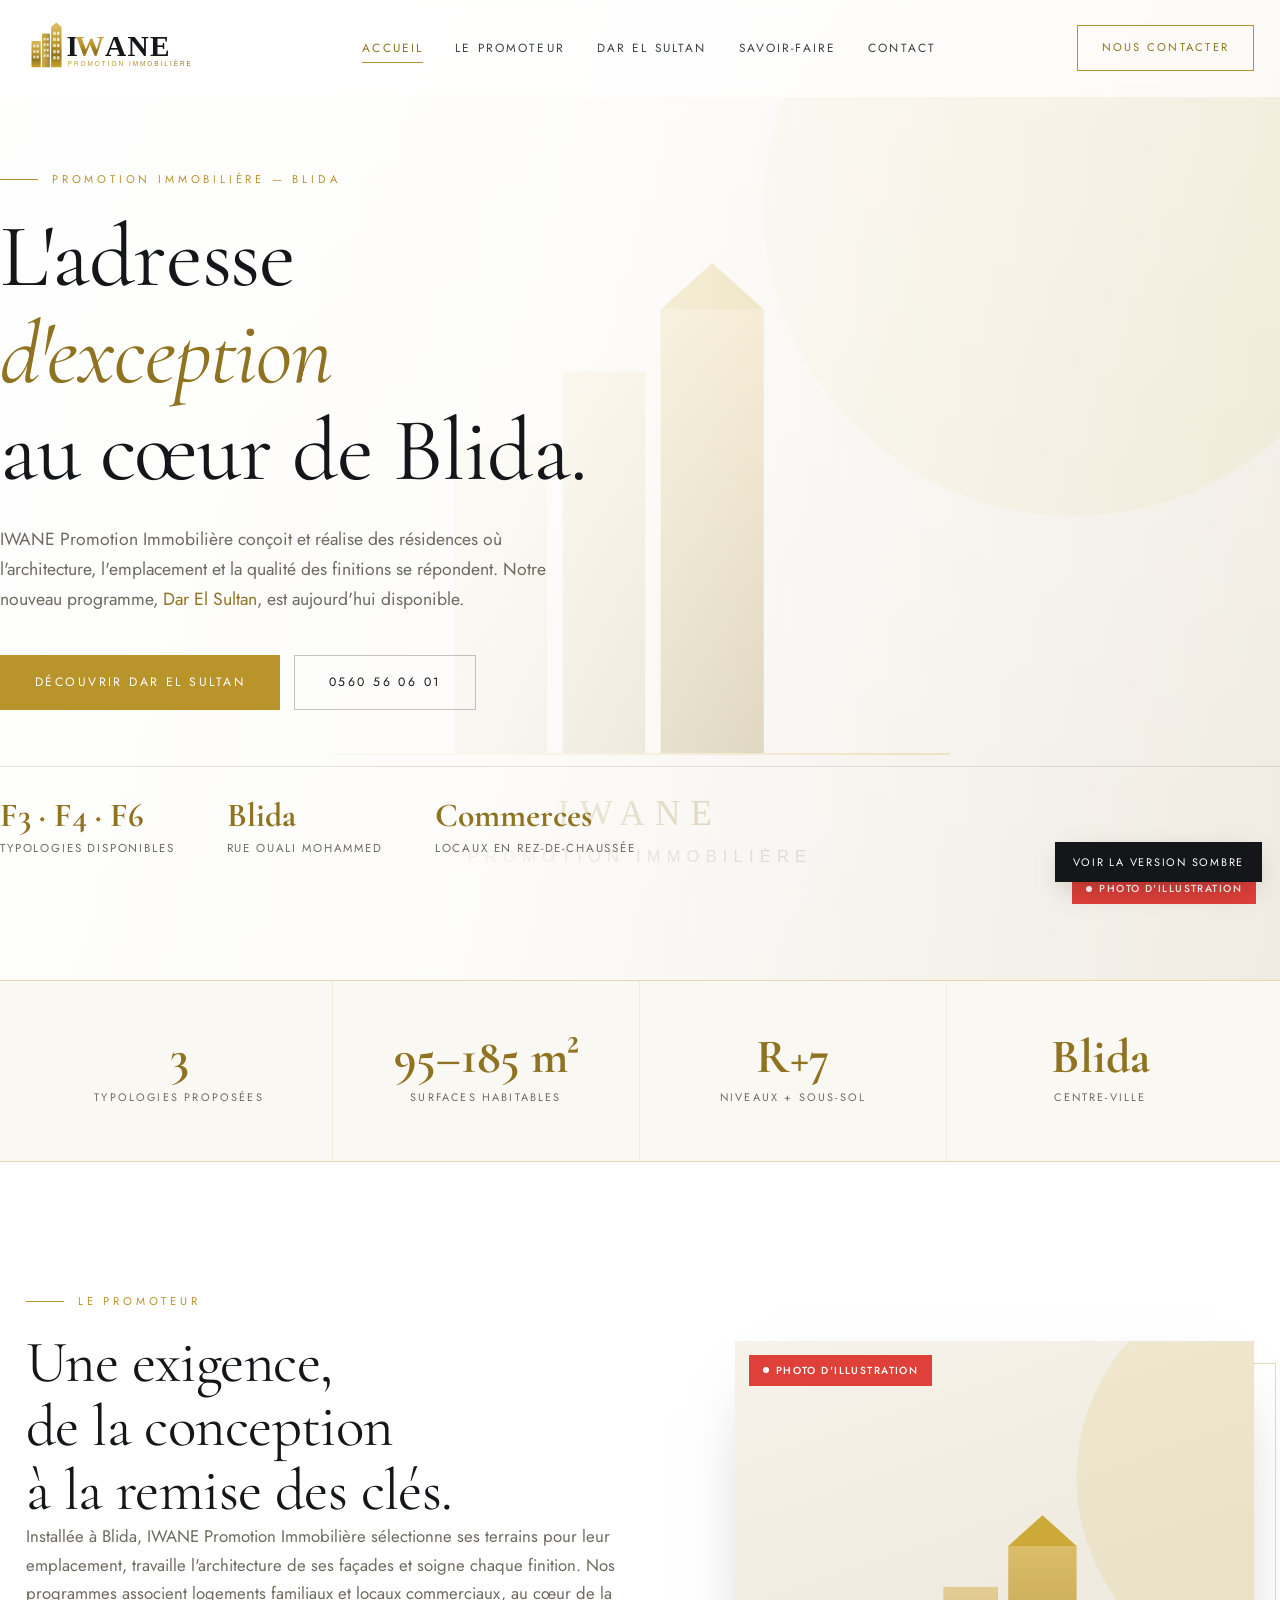
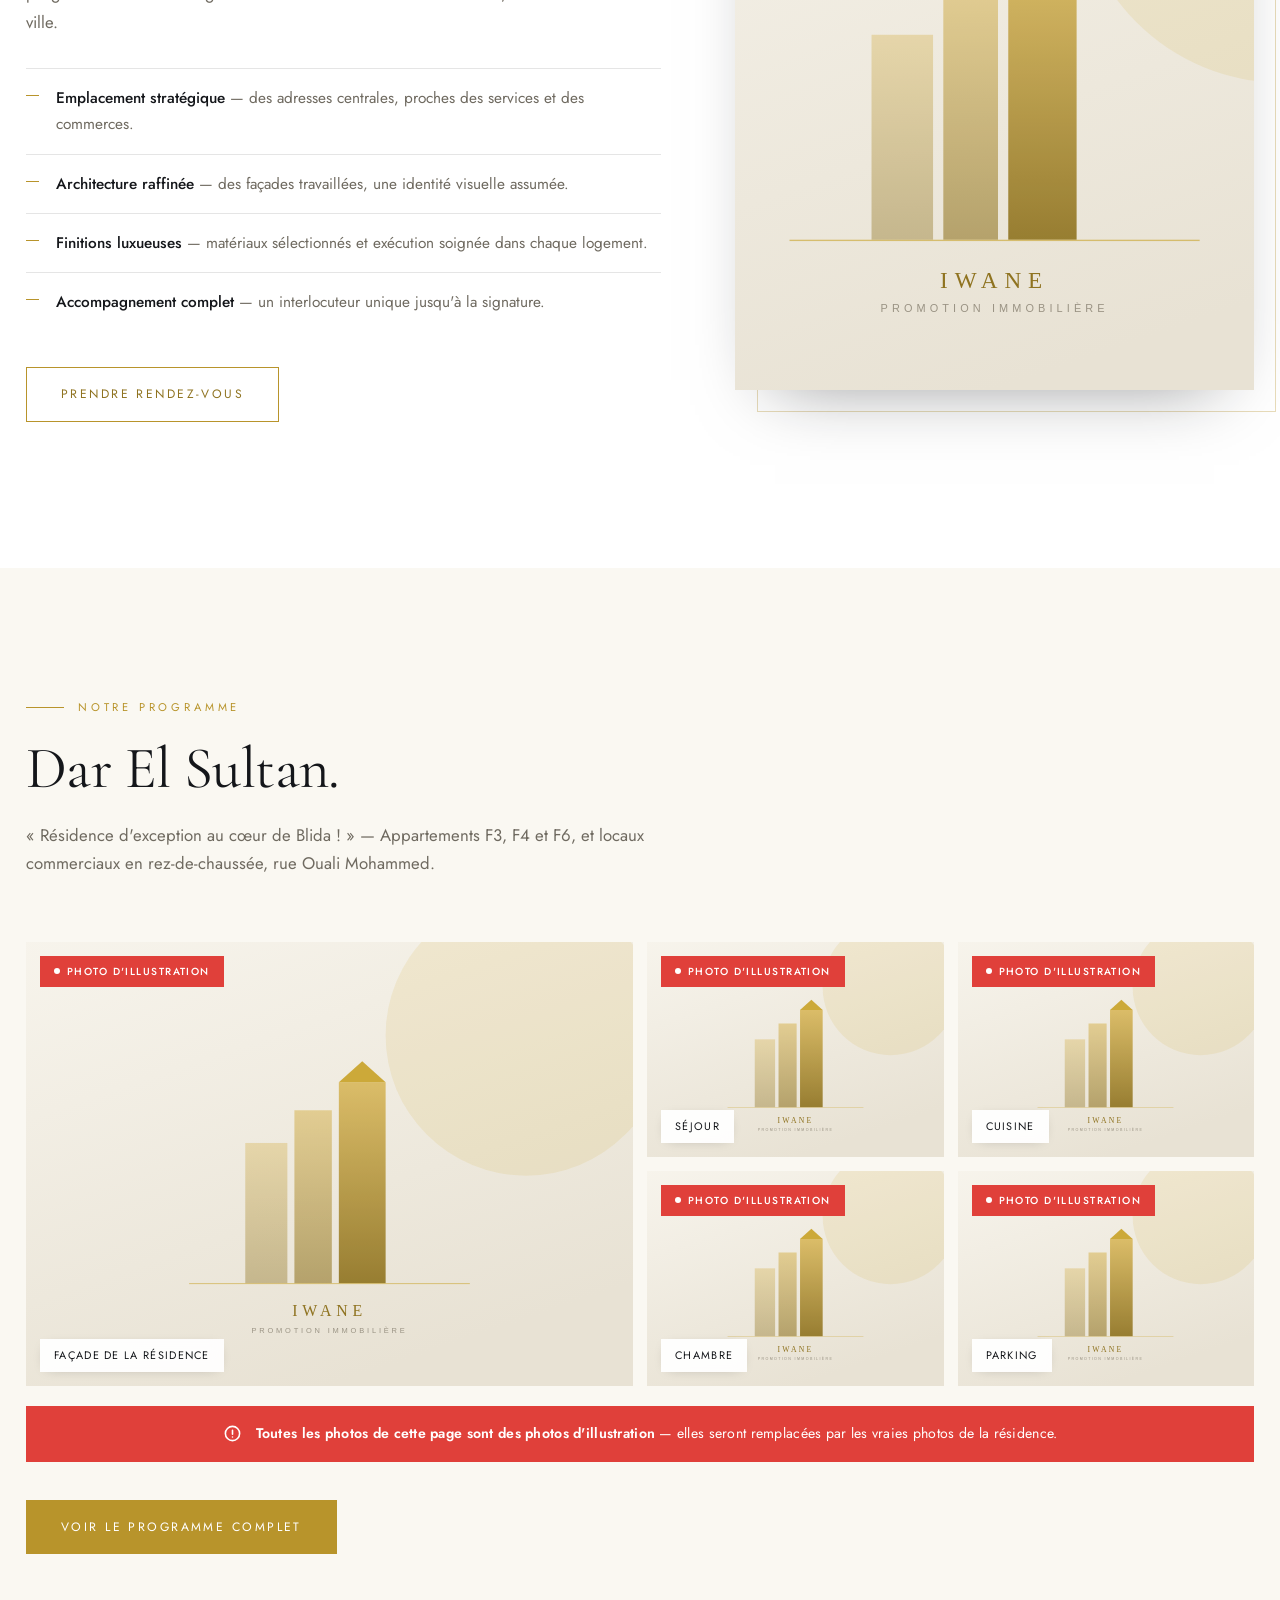
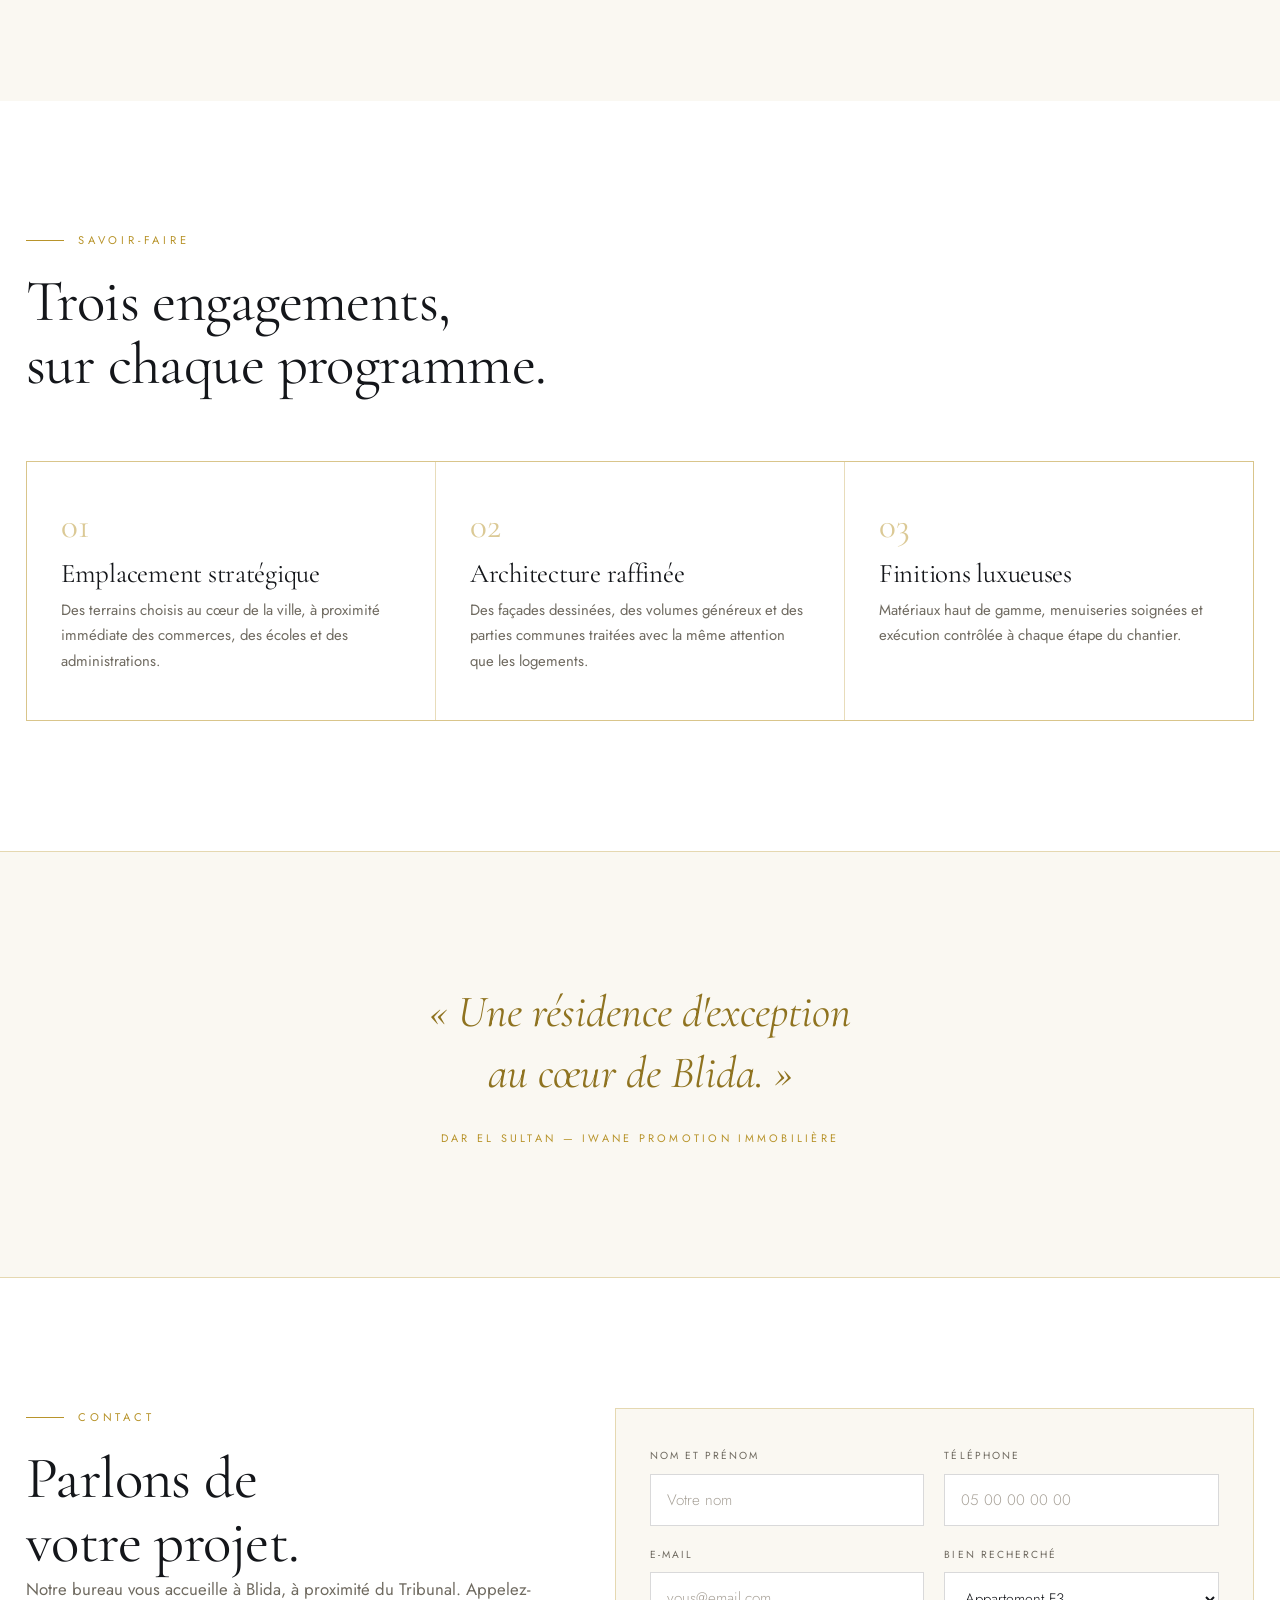
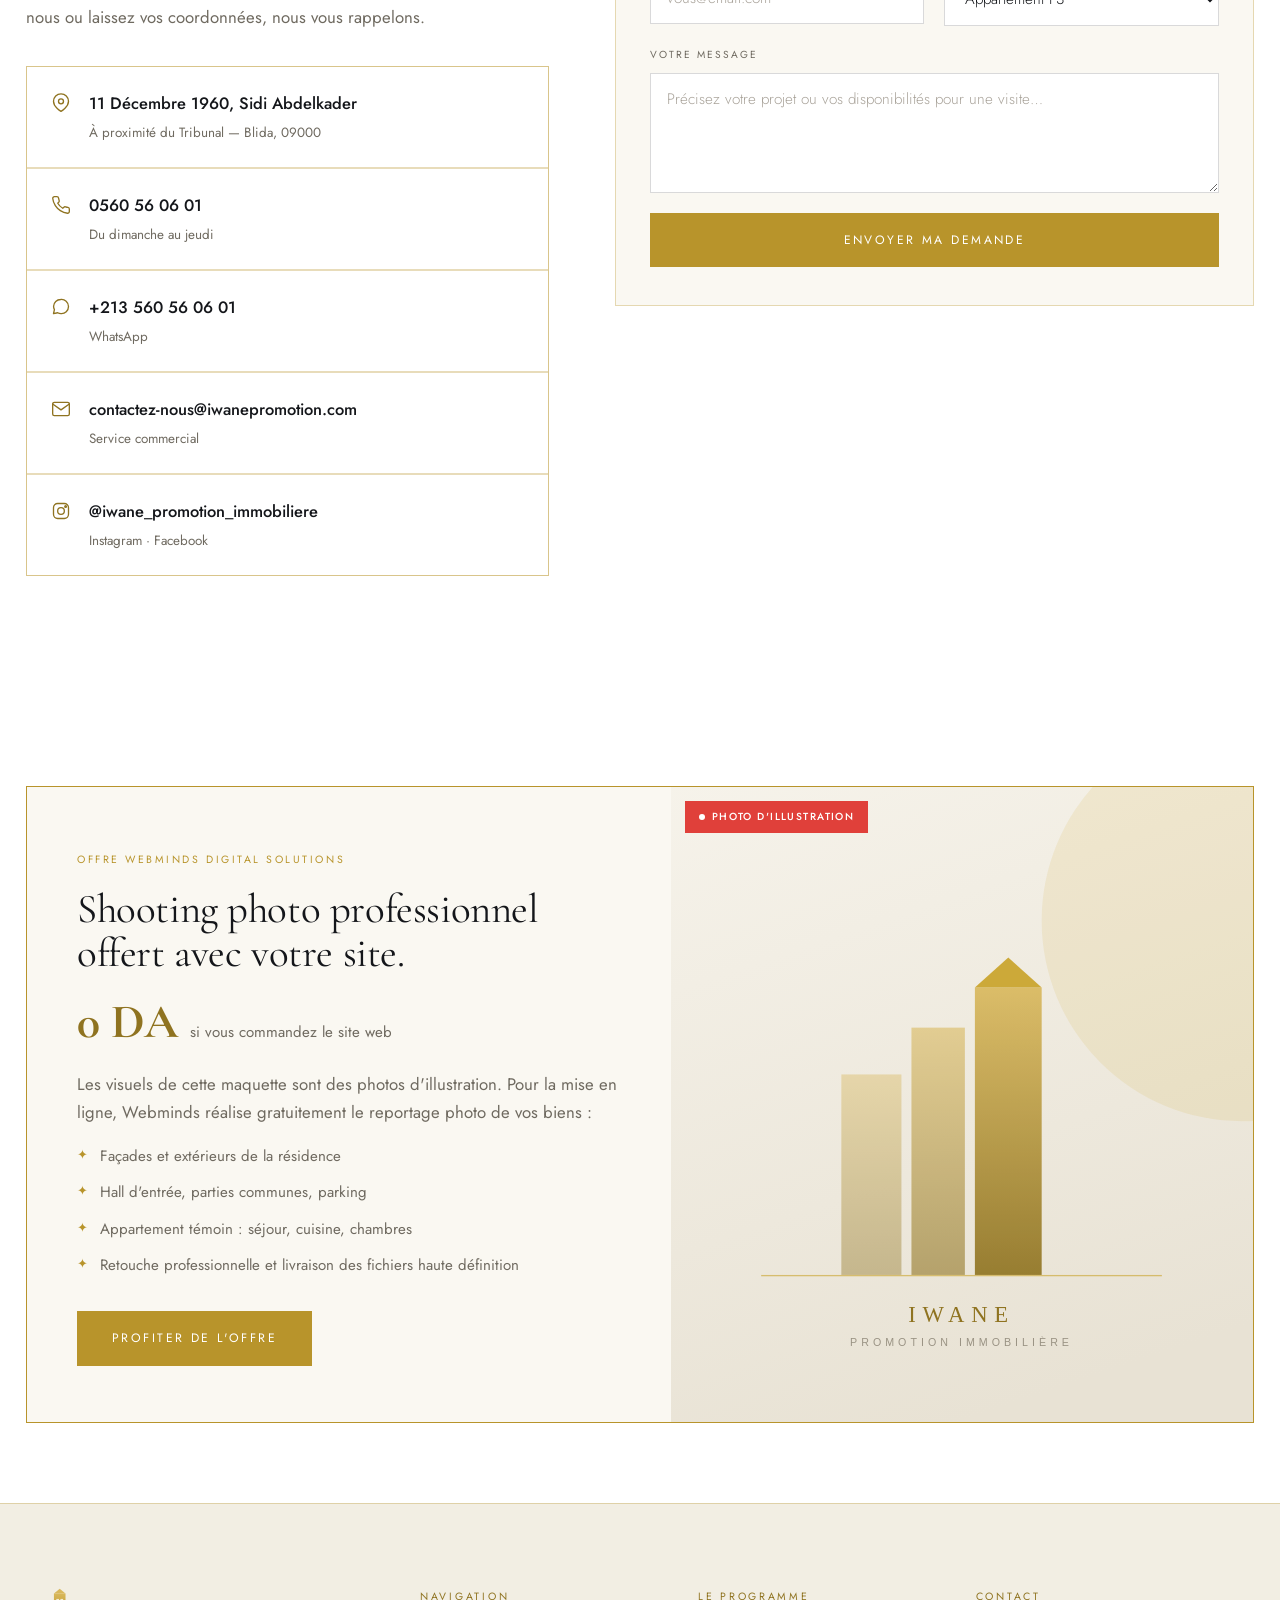
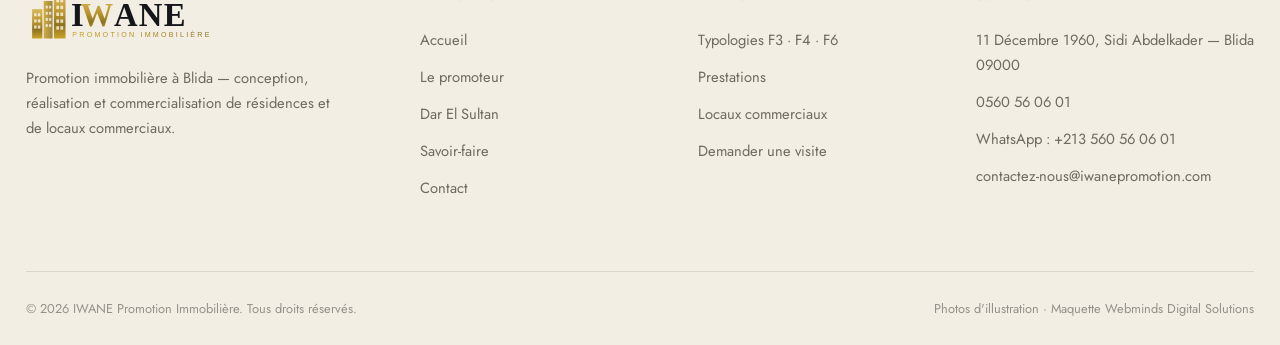
==== light/index.html @ 15cf305d "Initial commit: site IWANE Promotion (versions dark et light) Co-Authored-By: Claude Opus 5 <noreply" ====
<!DOCTYPE html>
<html lang="fr">
<head>
<meta charset="utf-8">
<meta name="viewport" content="width=device-width,initial-scale=1">
<title>IWANE Promotion Immobilière — Blida</title>
<meta name="description" content="IWANE Promotion Immobilière, promoteur à Blida. Résidence Dar El Sultan : appartements F3, F4, F6 et locaux commerciaux, rue Ouali Mohammed, Blida.">
<link rel="icon" href="assets/img/logo-light.svg">
<link rel="preconnect" href="https://fonts.googleapis.com">
<link rel="preconnect" href="https://fonts.gstatic.com" crossorigin>
<link href="https://fonts.googleapis.com/css2?family=Cormorant+Garamond:ital,wght@0,300;0,400;0,500;1,400&family=Jost:wght@300;400;500&display=swap" rel="stylesheet">
<link rel="stylesheet" href="assets/css/style.css">
</head>
<body>

<header class="header">
  <div class="wrap">
    <a href="index.html" class="brand"><img src="assets/img/logo-light.svg" alt="IWANE Promotion Immobilière"></a>
    <nav class="nav">
      <a href="index.html" class="is-active">Accueil</a>
      <a href="#promoteur">Le promoteur</a>
      <a href="dar-el-sultan.html">Dar El Sultan</a>
      <a href="#savoir-faire">Savoir-faire</a>
      <a href="#contact">Contact</a>
    </nav>
    <a href="#contact" class="btn btn--sm">Nous contacter</a>
    <button class="burger" aria-label="Menu"><span></span><span></span><span></span></button>
  </div>
</header>

<!-- ============ HERO ============ -->
<section class="hero">
  <div class="hero__bg">
    <span class="badge-illu">Photo d'illustration</span>
    <img src="https://images.unsplash.com/photo-1545324418-cc1a3fa10c00?auto=format&fit=crop&w=1900&q=80"
         alt="Résidence d'exception — photo d'illustration" onerror="this.onerror=null;this.src='assets/img/fallback-light.svg'">
  </div>
  <div class="wrap hero__in">
    <p class="kicker">Promotion immobilière — Blida</p>
    <h1>L'adresse<br><span class="serif-it">d'exception</span><br>au cœur de Blida.</h1>
    <p class="lead">IWANE Promotion Immobilière conçoit et réalise des résidences où l'architecture,
      l'emplacement et la qualité des finitions se répondent. Notre nouveau programme,
      <span class="gold">Dar El Sultan</span>, est aujourd'hui disponible.</p>
    <div class="hero__cta">
      <a href="dar-el-sultan.html" class="btn btn--solid">Découvrir Dar El Sultan</a>
      <a href="tel:0560560601" class="btn btn--light">0560 56 06 01</a>
    </div>
    <div class="hero__mini">
      <div><b>F3 · F4 · F6</b><span>Typologies disponibles</span></div>
      <div><b>Blida</b><span>Rue Ouali Mohammed</span></div>
      <div><b>Commerces</b><span>Locaux en rez-de-chaussée</span></div>
    </div>
  </div>
</section>

<!-- ============ CHIFFRES ============ -->
<section class="stats">
  <div class="wrap">
    <div class="stats__g">
      <div class="stat"><b>3</b><span>Typologies proposées</span></div>
      <div class="stat"><b>95–185 m²</b><span>Surfaces habitables</span></div>
      <div class="stat"><b>R+7</b><span>Niveaux + sous-sol</span></div>
      <div class="stat"><b>Blida</b><span>Centre-ville</span></div>
    </div>
  </div>
</section>

<!-- ============ LE PROMOTEUR ============ -->
<section class="section" id="promoteur">
  <div class="wrap split split--wide">
    <div class="rv">
      <p class="kicker">Le promoteur</p>
      <h2>Une exigence,<br>de la conception<br>à la remise des clés.</h2>
      <p class="lead">Installée à Blida, IWANE Promotion Immobilière sélectionne ses terrains pour leur
        emplacement, travaille l'architecture de ses façades et soigne chaque finition. Nos programmes
        associent logements familiaux et locaux commerciaux, au cœur de la ville.</p>
      <ul class="list">
        <li><b>Emplacement stratégique</b> — des adresses centrales, proches des services et des commerces.</li>
        <li><b>Architecture raffinée</b> — des façades travaillées, une identité visuelle assumée.</li>
        <li><b>Finitions luxueuses</b> — matériaux sélectionnés et exécution soignée dans chaque logement.</li>
        <li><b>Accompagnement complet</b> — un interlocuteur unique jusqu'à la signature.</li>
      </ul>
      <p style="margin-top:36px"><a href="#contact" class="btn">Prendre rendez-vous</a></p>
    </div>
    <div class="frame rv">
      <figure class="ph" style="margin:0">
        <span class="badge-illu">Photo d'illustration</span>
        <img src="https://images.unsplash.com/photo-1758448511533-e1502259fff6?auto=format&fit=crop&w=1200&q=80"
             alt="Hall d'entrée — photo d'illustration" loading="lazy" onerror="this.onerror=null;this.src='assets/img/fallback-light.svg'">
      </figure>
    </div>
  </div>
</section>

<!-- ============ PROJET ============ -->
<section class="section section--alt">
  <div class="wrap">
    <div class="head rv">
      <p class="kicker">Notre programme</p>
      <h2>Dar El Sultan.</h2>
      <p class="lead">« Résidence d'exception au cœur de Blida ! » — Appartements F3, F4 et F6, et locaux
        commerciaux en rez-de-chaussée, rue Ouali Mohammed.</p>
    </div>

    <div class="photogrid rv">
      <figure class="ph big"><span class="badge-illu">Photo d'illustration</span>
        <img src="https://images.unsplash.com/photo-1515263487990-61b07816b324?auto=format&fit=crop&w=1400&q=80" alt="Façade" loading="lazy" onerror="this.onerror=null;this.src='assets/img/fallback-light.svg'">
        <figcaption>Façade de la résidence</figcaption></figure>
      <figure class="ph"><span class="badge-illu">Photo d'illustration</span>
        <img src="https://images.unsplash.com/photo-1680416124510-5eae1beca412?auto=format&fit=crop&w=900&q=80" alt="Séjour" loading="lazy" onerror="this.onerror=null;this.src='assets/img/fallback-light.svg'">
        <figcaption>Séjour</figcaption></figure>
      <figure class="ph"><span class="badge-illu">Photo d'illustration</span>
        <img src="https://images.unsplash.com/photo-1600489000022-c2086d79f9d4?auto=format&fit=crop&w=900&q=80" alt="Cuisine" loading="lazy" onerror="this.onerror=null;this.src='assets/img/fallback-light.svg'">
        <figcaption>Cuisine</figcaption></figure>
      <figure class="ph"><span class="badge-illu">Photo d'illustration</span>
        <img src="https://images.unsplash.com/photo-1616594039964-ae9021a400a0?auto=format&fit=crop&w=900&q=80" alt="Chambre" loading="lazy" onerror="this.onerror=null;this.src='assets/img/fallback-light.svg'">
        <figcaption>Chambre</figcaption></figure>
      <figure class="ph"><span class="badge-illu">Photo d'illustration</span>
        <img src="https://images.unsplash.com/photo-1548343361-02248be15911?auto=format&fit=crop&w=900&q=80" alt="Parking" loading="lazy" onerror="this.onerror=null;this.src='assets/img/fallback-light.svg'">
        <figcaption>Parking</figcaption></figure>
    </div>
    <div class="illu-band rv" style="margin-top:20px">
      <svg viewBox="0 0 24 24"><circle cx="12" cy="12" r="9"/><path d="M12 8v5M12 16.5v.01"/></svg>
      <span><b>Toutes les photos de cette page sont des photos d'illustration</b> — elles seront remplacées par les vraies photos de la résidence.</span>
    </div>

    <p style="margin-top:38px"><a href="dar-el-sultan.html" class="btn btn--solid">Voir le programme complet</a></p>
  </div>
</section>

<!-- ============ SAVOIR-FAIRE ============ -->
<section class="section" id="savoir-faire">
  <div class="wrap">
    <div class="head rv">
      <p class="kicker">Savoir-faire</p>
      <h2>Trois engagements,<br>sur chaque programme.</h2>
    </div>
    <div class="grid3 rv">
      <div class="cell">
        <div class="cell__n">01</div>
        <h3>Emplacement stratégique</h3>
        <p>Des terrains choisis au cœur de la ville, à proximité immédiate des commerces, des écoles et des administrations.</p>
      </div>
      <div class="cell">
        <div class="cell__n">02</div>
        <h3>Architecture raffinée</h3>
        <p>Des façades dessinées, des volumes généreux et des parties communes traitées avec la même attention que les logements.</p>
      </div>
      <div class="cell">
        <div class="cell__n">03</div>
        <h3>Finitions luxueuses</h3>
        <p>Matériaux haut de gamme, menuiseries soignées et exécution contrôlée à chaque étape du chantier.</p>
      </div>
    </div>
  </div>
</section>

<!-- ============ CITATION ============ -->
<section class="quote">
  <div class="wrap rv">
    <p>« Une résidence d'exception au cœur de Blida. »</p>
    <span>Dar El Sultan — IWANE Promotion Immobilière</span>
  </div>
</section>

<!-- ============ CONTACT ============ -->
<section class="section" id="contact">
  <div class="wrap contact">
    <div class="rv">
      <p class="kicker">Contact</p>
      <h2>Parlons de<br>votre projet.</h2>
      <p class="lead">Notre bureau vous accueille à Blida, à proximité du Tribunal. Appelez-nous ou laissez
        vos coordonnées, nous vous rappelons.</p>
      <ul class="infos">
        <li><svg viewBox="0 0 24 24"><path d="M21 10c0 7-9 12-9 12s-9-5-9-12a9 9 0 0 1 18 0z"/><circle cx="12" cy="10" r="3"/></svg>
          <div><b>11 Décembre 1960, Sidi Abdelkader</b><small>À proximité du Tribunal — Blida, 09000</small></div></li>
        <li><svg viewBox="0 0 24 24"><path d="M22 16.9v3a2 2 0 0 1-2.2 2 19.8 19.8 0 0 1-8.6-3.1 19.5 19.5 0 0 1-6-6A19.8 19.8 0 0 1 2.1 4.2 2 2 0 0 1 4.1 2h3a2 2 0 0 1 2 1.7c.1 1 .4 1.9.7 2.8a2 2 0 0 1-.5 2.1L8.1 9.9a16 16 0 0 0 6 6l1.3-1.2a2 2 0 0 1 2.1-.5c.9.3 1.8.6 2.8.7a2 2 0 0 1 1.7 2z"/></svg>
          <div><b><a href="tel:0560560601">0560 56 06 01</a></b><small>Du dimanche au jeudi</small></div></li>
        <li><svg viewBox="0 0 24 24"><path d="M21 11.5a8.4 8.4 0 0 1-9 8.4 8.5 8.5 0 0 1-4-1L3 20l1.1-4.9a8.4 8.4 0 0 1-1-4A8.4 8.4 0 0 1 11.5 3 8.4 8.4 0 0 1 21 11.5z"/></svg>
          <div><b><a href="https://wa.me/213560560601" target="_blank" rel="noopener">+213 560 56 06 01</a></b><small>WhatsApp</small></div></li>
        <li><svg viewBox="0 0 24 24"><rect x="2" y="4" width="20" height="16" rx="2"/><path d="M22 6l-10 7L2 6"/></svg>
          <div><b><a href="mailto:contactez-nous@iwanepromotion.com">contactez-nous@iwanepromotion.com</a></b><small>Service commercial</small></div></li>
        <li><svg viewBox="0 0 24 24"><rect x="3" y="3" width="18" height="18" rx="5"/><circle cx="12" cy="12" r="4"/><circle cx="17.5" cy="6.5" r="1"/></svg>
          <div><b><a href="https://www.instagram.com/iwane_promotion_immobiliere/" target="_blank" rel="noopener">@iwane_promotion_immobiliere</a></b><small>Instagram · Facebook</small></div></li>
      </ul>
    </div>

    <form class="rv">
      <div class="f"><label for="n">Nom et prénom</label><input id="n" type="text" placeholder="Votre nom" required></div>
      <div class="f"><label for="t">Téléphone</label><input id="t" type="tel" placeholder="05 00 00 00 00" required></div>
      <div class="f"><label for="e">E-mail</label><input id="e" type="email" placeholder="vous@email.com"></div>
      <div class="f"><label for="ty">Bien recherché</label>
        <select id="ty"><option>Appartement F3</option><option>Appartement F4</option><option>Appartement F6</option><option>Local commercial</option></select></div>
      <div class="f f--full"><label for="m">Votre message</label>
        <textarea id="m" placeholder="Précisez votre projet ou vos disponibilités pour une visite…"></textarea></div>
      <div class="f f--full"><button type="submit" class="btn btn--solid">Envoyer ma demande</button></div>
    </form>
  </div>
</section>

<!-- ============ OFFRE SHOOTING ============ -->
<section class="section--tight">
  <div class="wrap">
    <div class="shoot rv">
      <div class="shoot__body">
        <span class="shoot__from">Offre Webminds Digital Solutions</span>
        <h2>Shooting photo professionnel<br>offert avec votre site.</h2>
        <div class="shoot__free"><b>0 DA</b><span>si vous commandez le site web</span></div>
        <p class="lead">Les visuels de cette maquette sont des photos d'illustration. Pour la mise en ligne,
          Webminds réalise gratuitement le reportage photo de vos biens :</p>
        <ul class="shoot__list">
          <li>Façades et extérieurs de la résidence</li>
          <li>Hall d'entrée, parties communes, parking</li>
          <li>Appartement témoin : séjour, cuisine, chambres</li>
          <li>Retouche professionnelle et livraison des fichiers haute définition</li>
        </ul>
        <a href="#contact" class="btn btn--solid">Profiter de l'offre</a>
      </div>
      <div class="ph shoot__media">
        <span class="badge-illu">Photo d'illustration</span>
        <img src="https://images.unsplash.com/photo-1570675894641-8860d49afece?auto=format&fit=crop&w=1200&q=80"
             alt="Reportage photo de résidence" loading="lazy" onerror="this.onerror=null;this.src='assets/img/fallback-light.svg'">
      </div>
    </div>
  </div>
</section>

<!-- ============ FOOTER ============ -->
<footer class="footer">
  <div class="wrap">
    <div class="footer__g">
      <div>
        <a href="index.html"><img src="assets/img/logo-light.svg" alt="IWANE Promotion Immobilière"></a>
        <p class="footer__note">Promotion immobilière à Blida — conception, réalisation et commercialisation
          de résidences et de locaux commerciaux.</p>
      </div>
      <div>
        <h4>Navigation</h4>
        <ul>
          <li><a href="index.html">Accueil</a></li>
          <li><a href="#promoteur">Le promoteur</a></li>
          <li><a href="dar-el-sultan.html">Dar El Sultan</a></li>
          <li><a href="#savoir-faire">Savoir-faire</a></li>
          <li><a href="#contact">Contact</a></li>
        </ul>
      </div>
      <div>
        <h4>Le programme</h4>
        <ul>
          <li><a href="dar-el-sultan.html#typologies">Typologies F3 · F4 · F6</a></li>
          <li><a href="dar-el-sultan.html#prestations">Prestations</a></li>
          <li><a href="dar-el-sultan.html#commerces">Locaux commerciaux</a></li>
          <li><a href="dar-el-sultan.html#visite">Demander une visite</a></li>
        </ul>
      </div>
      <div>
        <h4>Contact</h4>
        <ul>
          <li>11 Décembre 1960, Sidi Abdelkader — Blida 09000</li>
          <li><a href="tel:0560560601">0560 56 06 01</a></li>
          <li><a href="https://wa.me/213560560601">WhatsApp : +213 560 56 06 01</a></li>
          <li><a href="mailto:contactez-nous@iwanepromotion.com">contactez-nous@iwanepromotion.com</a></li>
        </ul>
      </div>
    </div>
    <div class="footer__bar">
      <span>© 2026 IWANE Promotion Immobilière. Tous droits réservés.</span>
      <span>Photos d'illustration · Maquette Webminds Digital Solutions</span>
    </div>
  </div>
</footer>

<script src="assets/js/main.js"></script>
<a class="vswitch" href="../index.html">Voir la version sombre</a>
</body>
</html>
---- light/assets/css/style.css ----
/* ============================================================
   IWANE Promotion Immobilière — Blida
   Maquette Webminds Digital Solutions · 2026
   ============================================================ */

:root{
  --noir:#0c0d10;
  --noir-2:#121419;
  --noir-3:#191c22;
  --or:#c9a227;
  --or-c:#e6c766;
  --or-d:#8f7320;
  --creme:#f4f1e9;
  --gris:#9aa0a6;
  --gris-d:#6e747a;
  --ligne:rgba(201,162,39,.24);
  --ligne-2:rgba(244,241,233,.1);
  --rouge:#e0403a;
  --serif:"Cormorant Garamond",Georgia,serif;
  --sans:"Jost","Helvetica Neue",Arial,sans-serif;
  --max:1300px;
}

*,*::before,*::after{box-sizing:border-box}
html{scroll-behavior:smooth;-webkit-text-size-adjust:100%}
body{
  margin:0;background:var(--noir);color:var(--creme);
  font-family:var(--sans);font-size:16.5px;line-height:1.7;font-weight:300;
  -webkit-font-smoothing:antialiased;overflow-x:hidden;
}
img{max-width:100%;display:block}
a{color:inherit;text-decoration:none}
button{font:inherit}
.wrap{width:100%;max-width:var(--max);margin:0 auto;padding:0 26px}

h1,h2,h3{font-family:var(--serif);font-weight:400;line-height:1.08;margin:0;letter-spacing:-.01em}
h1{font-size:clamp(3rem,7vw,6rem)}
h2{font-size:clamp(2.2rem,4.6vw,3.8rem)}
h3{font-size:clamp(1.3rem,2.1vw,1.7rem)}
p{margin:0 0 1em}
.lead{color:var(--gris);font-size:1.05rem;max-width:62ch;font-weight:300}
.gold{color:var(--or-c)}
.serif-it{font-style:italic;color:var(--or-c)}

/* ---------- éléments ---------- */
.kicker{
  font-size:.7rem;letter-spacing:.34em;text-transform:uppercase;color:var(--or);
  display:flex;align-items:center;gap:14px;margin:0 0 20px;font-weight:400;
}
.kicker::before{content:"";width:38px;height:1px;background:var(--or)}

.btn{
  display:inline-flex;align-items:center;justify-content:center;gap:10px;
  padding:16px 34px;font-size:.76rem;letter-spacing:.2em;text-transform:uppercase;
  border:1px solid var(--or);color:var(--or-c);background:transparent;
  transition:.4s cubic-bezier(.2,.7,.3,1);cursor:pointer;white-space:nowrap;
}
.btn:hover{background:var(--or);color:#0c0d10}
.btn--solid{background:var(--or);color:#0c0d10}
.btn--solid:hover{background:transparent;color:var(--or-c)}
.btn--light{border-color:rgba(244,241,233,.3);color:var(--creme)}
.btn--light:hover{background:var(--creme);color:var(--noir);border-color:var(--creme)}
.btn--sm{padding:12px 24px;font-size:.7rem}

.section{padding:130px 0}
.section--tight{padding:80px 0}
.section--alt{background:var(--noir-2)}
.head{max-width:64ch;margin-bottom:64px}
.head h2{margin-bottom:20px}

/* ---------- header ---------- */
.header{position:fixed;inset:0 0 auto 0;z-index:200;padding:22px 0;transition:.45s;
  border-bottom:1px solid transparent}
.header.scrolled{background:rgba(12,13,16,.94);backdrop-filter:blur(16px);padding:12px 0;
  border-bottom-color:var(--ligne)}
.header .wrap{display:flex;align-items:center;justify-content:space-between;gap:24px}
.brand img{height:52px;width:auto;transition:.4s}
.header.scrolled .brand img{height:42px}
.nav{display:flex;align-items:center;gap:32px}
.nav a{font-size:.74rem;letter-spacing:.18em;text-transform:uppercase;position:relative;padding:5px 0;color:var(--creme)}
.nav a::after{content:"";position:absolute;left:0;bottom:0;width:0;height:1px;background:var(--or);transition:.35s}
.nav a:hover::after,.nav a.is-active::after{width:100%}
.nav a.is-active{color:var(--or-c)}
.burger{display:none;background:none;border:1px solid var(--ligne);padding:10px;cursor:pointer}
.burger span{display:block;width:22px;height:1.5px;background:var(--creme);margin:5px 0;transition:.3s}

/* ---------- hero ---------- */
.hero{position:relative;min-height:100vh;display:flex;align-items:center;overflow:hidden}
.hero__bg{position:absolute;inset:0}
.hero__bg img{width:100%;height:100%;object-fit:cover}
.hero__bg::after{content:"";position:absolute;inset:0;
  background:linear-gradient(95deg,rgba(8,9,11,.96) 0%,rgba(8,9,11,.84) 42%,rgba(8,9,11,.42) 100%)}
.hero__in{position:relative;z-index:3;padding:170px 0 120px;width:100%}
.hero h1{max-width:15ch;margin-bottom:26px}
.hero .lead{font-size:1.1rem;max-width:52ch}
.hero__cta{display:flex;flex-wrap:wrap;gap:14px;margin-top:40px}
.hero__mini{display:flex;gap:52px;margin-top:56px;padding-top:32px;border-top:1px solid var(--ligne-2);flex-wrap:wrap}
.hero__mini b{display:block;font-family:var(--serif);font-size:2.1rem;color:var(--or-c);line-height:1}
.hero__mini span{font-size:.72rem;letter-spacing:.16em;text-transform:uppercase;color:var(--gris)}

/* ---------- photos ---------- */
.ph{position:relative;overflow:hidden;background:var(--noir-3)}
.ph img{width:100%;height:100%;object-fit:cover;transition:.8s cubic-bezier(.2,.7,.3,1)}
.ph:hover img{transform:scale(1.05)}
.badge-illu{
  position:absolute;left:14px;top:14px;z-index:4;display:inline-flex;align-items:center;gap:7px;
  padding:7px 14px;background:var(--rouge);color:#fff;font-size:.64rem;font-weight:500;
  letter-spacing:.14em;text-transform:uppercase;
}
.badge-illu::before{content:"";width:6px;height:6px;border-radius:50%;background:#fff}
.ph figcaption{position:absolute;left:14px;bottom:14px;padding:7px 14px;
  background:rgba(12,13,16,.82);backdrop-filter:blur(6px);font-size:.68rem;
  letter-spacing:.12em;text-transform:uppercase;color:var(--creme)}

.illu-band{
  display:flex;gap:14px;align-items:center;justify-content:center;flex-wrap:wrap;
  background:var(--rouge);color:#fff;padding:16px 26px;font-size:.88rem;font-weight:400;
  letter-spacing:.02em;text-align:center;
}
.illu-band b{font-weight:600}
.illu-band svg{width:19px;height:19px;stroke:#fff;fill:none;stroke-width:2;stroke-linecap:round;flex:0 0 auto}

.photogrid{display:grid;grid-template-columns:repeat(4,1fr);grid-auto-rows:215px;gap:14px}
.photogrid .ph{margin:0}
.photogrid .big{grid-column:span 2;grid-row:span 2}
.photogrid .wide{grid-column:span 2}

/* ---------- bandeau chiffres ---------- */
.stats{border-top:1px solid var(--ligne);border-bottom:1px solid var(--ligne);background:var(--noir-2)}
.stats__g{display:grid;grid-template-columns:repeat(4,1fr)}
.stat{padding:52px 26px;text-align:center;border-right:1px solid rgba(201,162,39,.13)}
.stat:last-child{border-right:0}
.stat b{display:block;font-family:var(--serif);font-size:clamp(2.2rem,4vw,3rem);color:var(--or-c);line-height:1}
.stat span{font-size:.68rem;letter-spacing:.2em;text-transform:uppercase;color:var(--gris)}

/* ---------- colonnes ---------- */
.split{display:grid;grid-template-columns:1fr 1fr;gap:74px;align-items:center}
.split--wide{grid-template-columns:1.1fr .9fr}
.frame{position:relative}
.frame .ph{aspect-ratio:4/5}
.frame::after{content:"";position:absolute;inset:22px -22px -22px 22px;border:1px solid var(--ligne);z-index:-1}

.list{list-style:none;padding:0;margin:32px 0 0}
.list li{padding:16px 0 16px 30px;border-top:1px solid var(--ligne-2);position:relative;color:var(--gris);font-size:.96rem}
.list li::before{content:"";position:absolute;left:0;top:26px;width:13px;height:1px;background:var(--or)}
.list li b{color:var(--creme);font-weight:500}

/* ---------- services / prestations ---------- */
.grid3{display:grid;grid-template-columns:repeat(3,1fr);gap:1px;background:var(--ligne);border:1px solid var(--ligne)}
.grid4{display:grid;grid-template-columns:repeat(4,1fr);gap:1px;background:var(--ligne);border:1px solid var(--ligne)}
.cell{background:var(--noir);padding:46px 34px;transition:.45s}
.cell:hover{background:var(--noir-3)}
.cell__n{font-family:var(--serif);font-size:2.2rem;color:rgba(201,162,39,.38);line-height:1;margin-bottom:16px}
.cell svg{width:26px;height:26px;stroke:var(--or-c);fill:none;stroke-width:1.5;stroke-linecap:round;stroke-linejoin:round;margin-bottom:18px}
.cell h3{margin-bottom:10px}
.cell p{color:var(--gris);font-size:.93rem;margin:0}
.cell b{display:block;font-family:var(--serif);font-size:1.3rem;margin-bottom:4px}
.cell span{font-size:.86rem;color:var(--gris)}

/* ---------- typologies ---------- */
.tabs{display:flex;gap:10px;margin-bottom:28px;flex-wrap:wrap}
.tab{padding:13px 30px;border:1px solid var(--ligne);background:transparent;color:var(--gris);
  font-size:.74rem;letter-spacing:.18em;text-transform:uppercase;cursor:pointer;transition:.35s}
.tab:hover{color:var(--or-c)}
.tab.is-on{background:var(--or);border-color:var(--or);color:#0c0d10}
.pane{display:none;border:1px solid var(--ligne);background:var(--noir-2)}
.pane.is-on{display:grid;grid-template-columns:1.4fr .6fr}
.pane__img{background:#fff;padding:10px}
.pane__side{padding:44px 38px;border-left:1px solid var(--ligne)}
.pane__side h3{margin:14px 0 8px}
.pane dl{margin:26px 0 0;display:grid;grid-template-columns:1fr auto}
.pane dt,.pane dd{padding:13px 0;border-bottom:1px solid var(--ligne-2);margin:0;font-size:.93rem}
.pane dt{color:var(--gris)}
.pane dd{text-align:right;color:var(--creme)}
.pill{display:inline-block;padding:6px 14px;border:1px solid var(--ligne);font-size:.64rem;
  letter-spacing:.16em;text-transform:uppercase;color:var(--or-c)}

/* ---------- contact ---------- */
.contact{display:grid;grid-template-columns:.9fr 1.1fr;gap:66px;align-items:start}
.infos{list-style:none;padding:0;margin:34px 0 0;display:grid;gap:2px;background:var(--ligne);border:1px solid var(--ligne)}
.infos li{display:flex;gap:18px;padding:22px 24px;background:var(--noir);transition:.35s}
.infos li:hover{background:var(--noir-3)}
.infos svg{width:20px;height:20px;flex:0 0 auto;margin-top:4px;stroke:var(--or-c);fill:none;stroke-width:1.6;stroke-linecap:round;stroke-linejoin:round}
.infos b{display:block;font-weight:500;color:var(--creme)}
.infos small{color:var(--gris);font-size:.84rem}

form{display:grid;grid-template-columns:1fr 1fr;gap:20px;border:1px solid var(--ligne);padding:38px 34px;background:var(--noir-2)}
.f{display:flex;flex-direction:column;gap:9px}
.f--full{grid-column:1/-1}
label{font-size:.64rem;letter-spacing:.2em;text-transform:uppercase;color:var(--gris)}
input,select,textarea{
  font-family:inherit;font-size:.95rem;font-weight:300;padding:14px 16px;border-radius:0;
  border:1px solid var(--ligne-2);background:var(--noir);color:var(--creme);transition:.3s;width:100%;
}
input:focus,select:focus,textarea:focus{outline:0;border-color:var(--or)}
textarea{resize:vertical;min-height:120px}

/* ---------- citation ---------- */
.quote{padding:130px 0;text-align:center;background:var(--noir-2);border-top:1px solid var(--ligne);border-bottom:1px solid var(--ligne)}
.quote p{font-family:var(--serif);font-size:clamp(1.7rem,3.6vw,2.8rem);line-height:1.35;max-width:22ch;margin:0 auto;font-style:italic}
.quote span{display:block;margin-top:26px;font-size:.68rem;letter-spacing:.3em;text-transform:uppercase;color:var(--or)}

/* ---------- CTA ---------- */
.cta{position:relative;padding:110px 0;text-align:center;overflow:hidden}
.cta__bg{position:absolute;inset:0}
.cta__bg img{width:100%;height:100%;object-fit:cover}
.cta__bg::after{content:"";position:absolute;inset:0;background:rgba(9,10,12,.82)}
.cta .wrap{position:relative;z-index:3}
.cta h2{margin-bottom:16px}
.cta .lead{margin:0 auto 34px}
.cta__btns{display:flex;gap:14px;justify-content:center;flex-wrap:wrap}

/* ---------- offre shooting ---------- */
.shoot{display:grid;grid-template-columns:1.05fr .95fr;border:1px solid var(--or);background:var(--noir-2)}
.shoot__body{padding:56px 50px}
.shoot__body h2{font-size:clamp(1.8rem,3.2vw,2.6rem);margin:16px 0 14px}
.shoot__free{display:flex;align-items:baseline;gap:12px;margin:22px 0 24px}
.shoot__free b{font-family:var(--serif);font-size:3rem;color:var(--or-c);line-height:1}
.shoot__free span{color:var(--gris);font-size:.94rem}
.shoot__list{list-style:none;padding:0;margin:0 0 32px;display:grid;gap:11px}
.shoot__list li{display:flex;gap:12px;font-size:.94rem;color:var(--gris)}
.shoot__list li::before{content:"✦";color:var(--or);font-size:.8rem;line-height:1.7}
.shoot__media{position:relative;min-height:420px}
.shoot__from{font-size:.66rem;letter-spacing:.24em;text-transform:uppercase;color:var(--or)}

/* ---------- footer ---------- */
.footer{background:#08090b;padding:84px 0 0;border-top:1px solid var(--ligne)}
.footer__g{display:grid;grid-template-columns:1.5fr 1fr 1fr 1.2fr;gap:46px;padding-bottom:58px}
.footer h4{font-family:var(--sans);font-size:.66rem;letter-spacing:.26em;text-transform:uppercase;color:var(--or);margin:0 0 22px;font-weight:400}
.footer ul{list-style:none;padding:0;margin:0}
.footer li{margin-bottom:12px;font-size:.92rem;color:var(--gris)}
.footer a:hover{color:var(--or-c)}
.footer img{height:58px;width:auto}
.footer__note{margin-top:20px;font-size:.92rem;color:var(--gris);max-width:34ch}
.footer__bar{border-top:1px solid var(--ligne-2);padding:26px 0;display:flex;justify-content:space-between;
  gap:16px;flex-wrap:wrap;font-size:.8rem;color:var(--gris-d)}

/* ---------- reveal ---------- */
.rv{opacity:0;transform:translateY(24px);transition:opacity .9s cubic-bezier(.2,.7,.3,1),transform .9s cubic-bezier(.2,.7,.3,1)}
.rv.in{opacity:1;transform:none}

/* ---------- responsive ---------- */
@media (max-width:1080px){
  .split,.contact,.shoot,.pane.is-on{grid-template-columns:1fr}
  .grid3,.grid4,.photogrid{grid-template-columns:repeat(2,1fr)}
  .pane__side{border-left:0;border-top:1px solid var(--ligne)}
  .shoot__media{min-height:300px}
  .footer__g{grid-template-columns:1fr 1fr}
  .frame::after{display:none}
}
@media (max-width:780px){
  .burger{display:block}
  .nav{position:fixed;inset:0 0 0 auto;width:min(82vw,340px);background:var(--noir-2);
    flex-direction:column;align-items:flex-start;justify-content:center;gap:28px;padding:0 40px;
    transform:translateX(100%);transition:.5s cubic-bezier(.6,.05,.2,1);border-left:1px solid var(--ligne)}
  .nav.open{transform:none}
  .nav a{font-size:.9rem}
  .section{padding:82px 0}
  .stats__g{grid-template-columns:1fr 1fr}
  .stat{border-bottom:1px solid rgba(201,162,39,.13)}
  .grid3,.grid4,.photogrid{grid-template-columns:1fr}
  .photogrid{grid-auto-rows:220px}
  .photogrid .big,.photogrid .wide{grid-column:span 1;grid-row:span 1}
  form{grid-template-columns:1fr;padding:26px 22px}
  .shoot__body{padding:38px 26px}
  .footer__g{grid-template-columns:1fr}
  .hero__mini{gap:28px}
}

/* badge illustration sur les grands fonds */
.hero__bg .badge-illu,.cta__bg .badge-illu{top:auto;left:auto;right:24px;bottom:24px}
@media (max-width:780px){.hero__bg .badge-illu,.cta__bg .badge-illu{right:16px;bottom:16px}}

/* ============================================================
   V2 — VERSION CLAIRE
   ============================================================ */
:root{
  --noir:#ffffff;
  --noir-2:#faf8f2;
  --noir-3:#f2eee3;
  --or:#b8942b;
  --or-c:#8f7320;
  --creme:#14161a;
  --gris:#6f6a60;
  --gris-d:#96908a;
  --ligne:rgba(184,148,43,.32);
  --ligne-2:rgba(20,22,26,.11);
}

body{font-weight:400}
.lead{font-weight:400}

/* header */
.header{background:rgba(255,255,255,.72);backdrop-filter:blur(10px)}
.header.scrolled{background:rgba(255,255,255,.95);box-shadow:0 1px 24px -10px rgba(20,22,26,.25)}
.nav a{color:#3b3f45}
.nav a:hover{color:var(--or-c)}

/* boutons */
.btn:hover{background:var(--or);color:#fff}
.btn--solid{background:var(--or);color:#fff;border-color:var(--or)}
.btn--solid:hover{background:transparent;color:var(--or-c)}
.btn--light{border-color:rgba(20,22,26,.25);color:#14161a}
.btn--light:hover{background:#14161a;color:#fff;border-color:#14161a}

/* hero */
.hero__bg::after{background:linear-gradient(95deg,rgba(255,255,255,.97) 0%,rgba(255,255,255,.88) 40%,rgba(255,255,255,.35) 100%)}
.hero__mini b{color:var(--or-c)}

/* photos */
.ph{background:var(--noir-3)}
.ph figcaption{background:rgba(255,255,255,.93);color:#14161a;box-shadow:0 2px 14px -8px rgba(20,22,26,.4)}

/* blocs */
.cell{background:#fff}
.cell:hover{background:var(--noir-3)}
.cell__n{color:rgba(184,148,43,.5)}
.stat b,.quote p,.serif-it,.gold{color:var(--or-c)}
.quote{background:var(--noir-2)}
.infos li{background:#fff}
.infos li:hover{background:var(--noir-3)}
.tab{color:var(--gris)}
.tab.is-on{background:var(--or);border-color:var(--or);color:#fff}
.pane{background:var(--noir-2)}
.pane__img{background:#fff}
.frame .ph{box-shadow:0 30px 70px -40px rgba(20,22,26,.5)}

/* formulaire */
input,select,textarea{background:#fff;border-color:rgba(20,22,26,.16);color:#14161a}
input::placeholder,textarea::placeholder{color:#a8a299}
input:focus,select:focus,textarea:focus{border-color:var(--or)}
form{background:var(--noir-2)}

/* CTA */
.cta__bg::after{background:rgba(255,255,255,.86)}

/* shooting */
.shoot{background:var(--noir-2);border-color:var(--or)}
.shoot__free b{color:var(--or-c)}

/* footer */
.footer{background:var(--noir-3);border-top-color:var(--ligne)}
.footer li,.footer__note{color:var(--gris)}
.footer h4{color:var(--or-c)}
.footer a:hover{color:#14161a}
.footer__bar{color:var(--gris-d);border-top-color:var(--ligne-2)}

/* bascule de version */
.vswitch{position:fixed;right:18px;bottom:18px;z-index:300;display:inline-flex;align-items:center;gap:8px;
  padding:11px 18px;background:#14161a;color:#fff;font-size:.68rem;letter-spacing:.16em;
  text-transform:uppercase;box-shadow:0 10px 30px -12px rgba(0,0,0,.5);transition:.3s}
.vswitch:hover{background:var(--or)}

.hero__bg .badge-illu,.cta__bg .badge-illu{bottom:76px}
@media (max-width:780px){.hero__bg .badge-illu,.cta__bg .badge-illu{bottom:68px}}
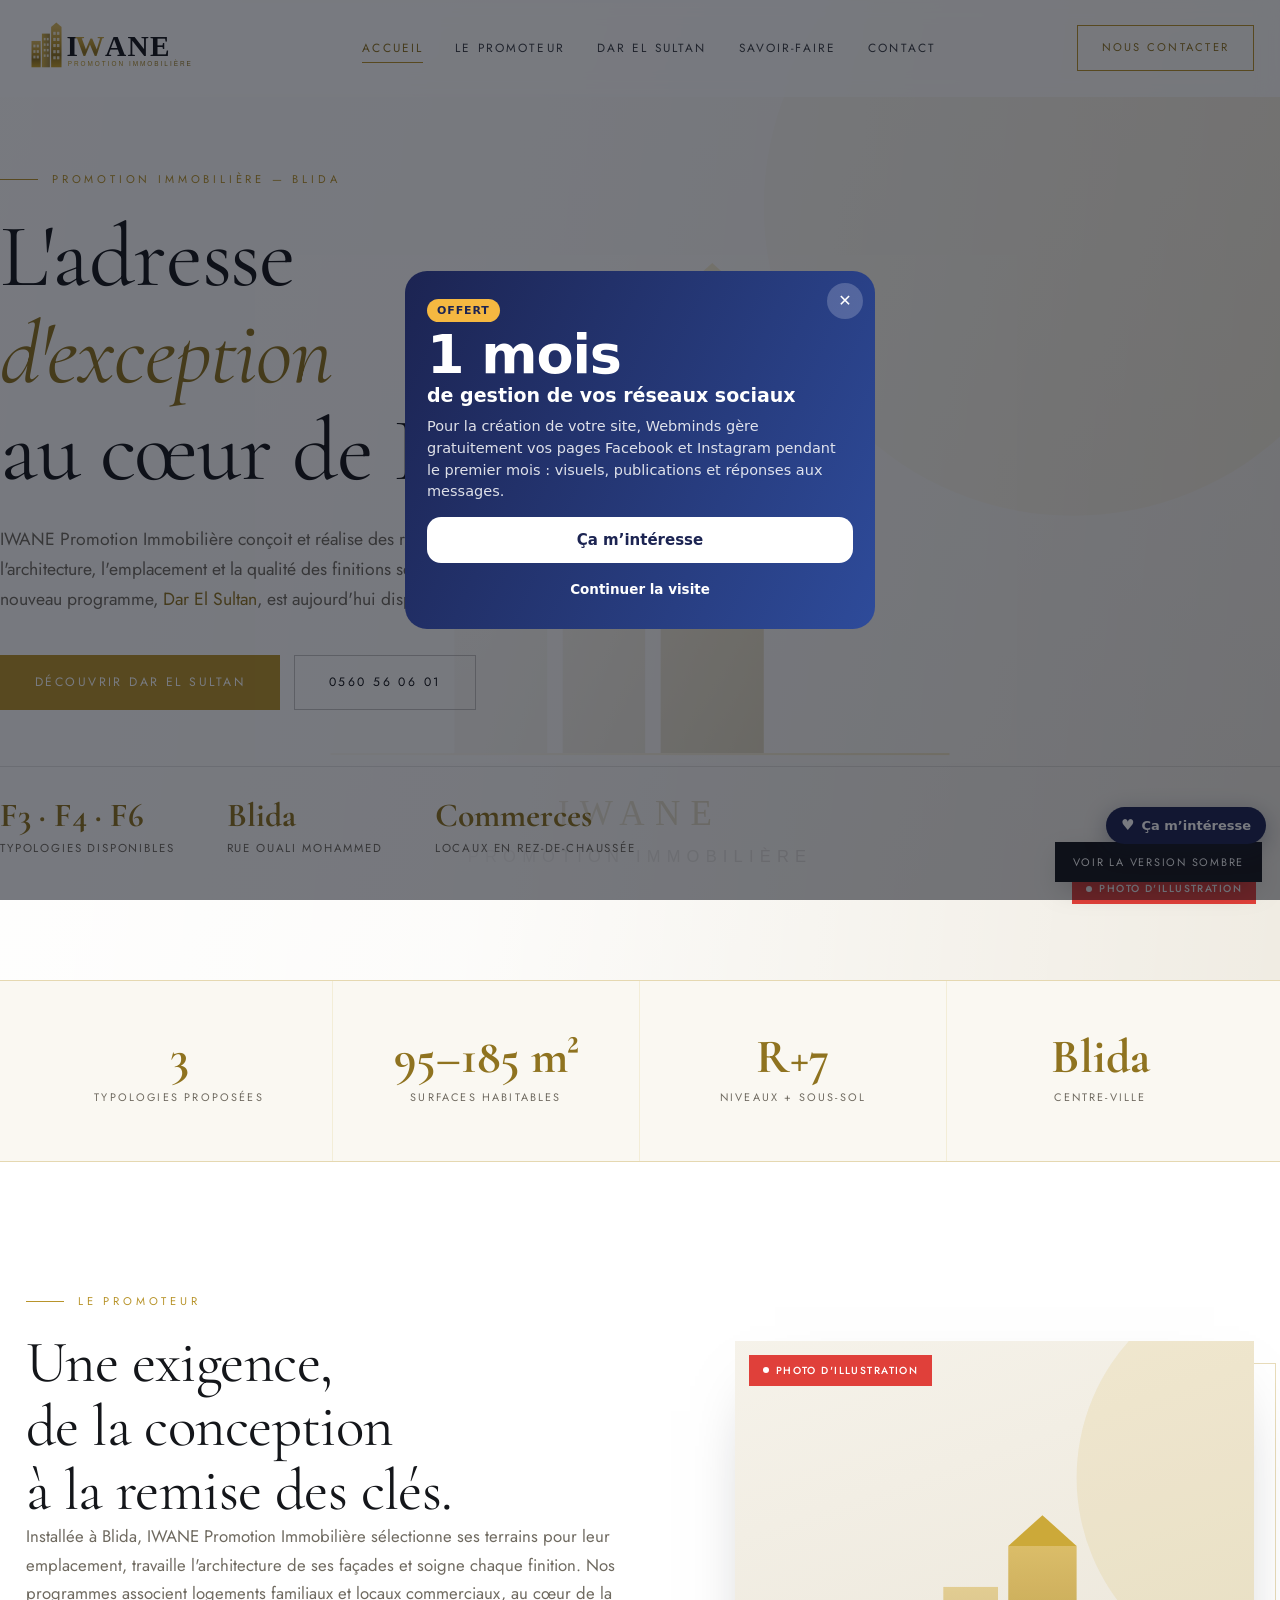
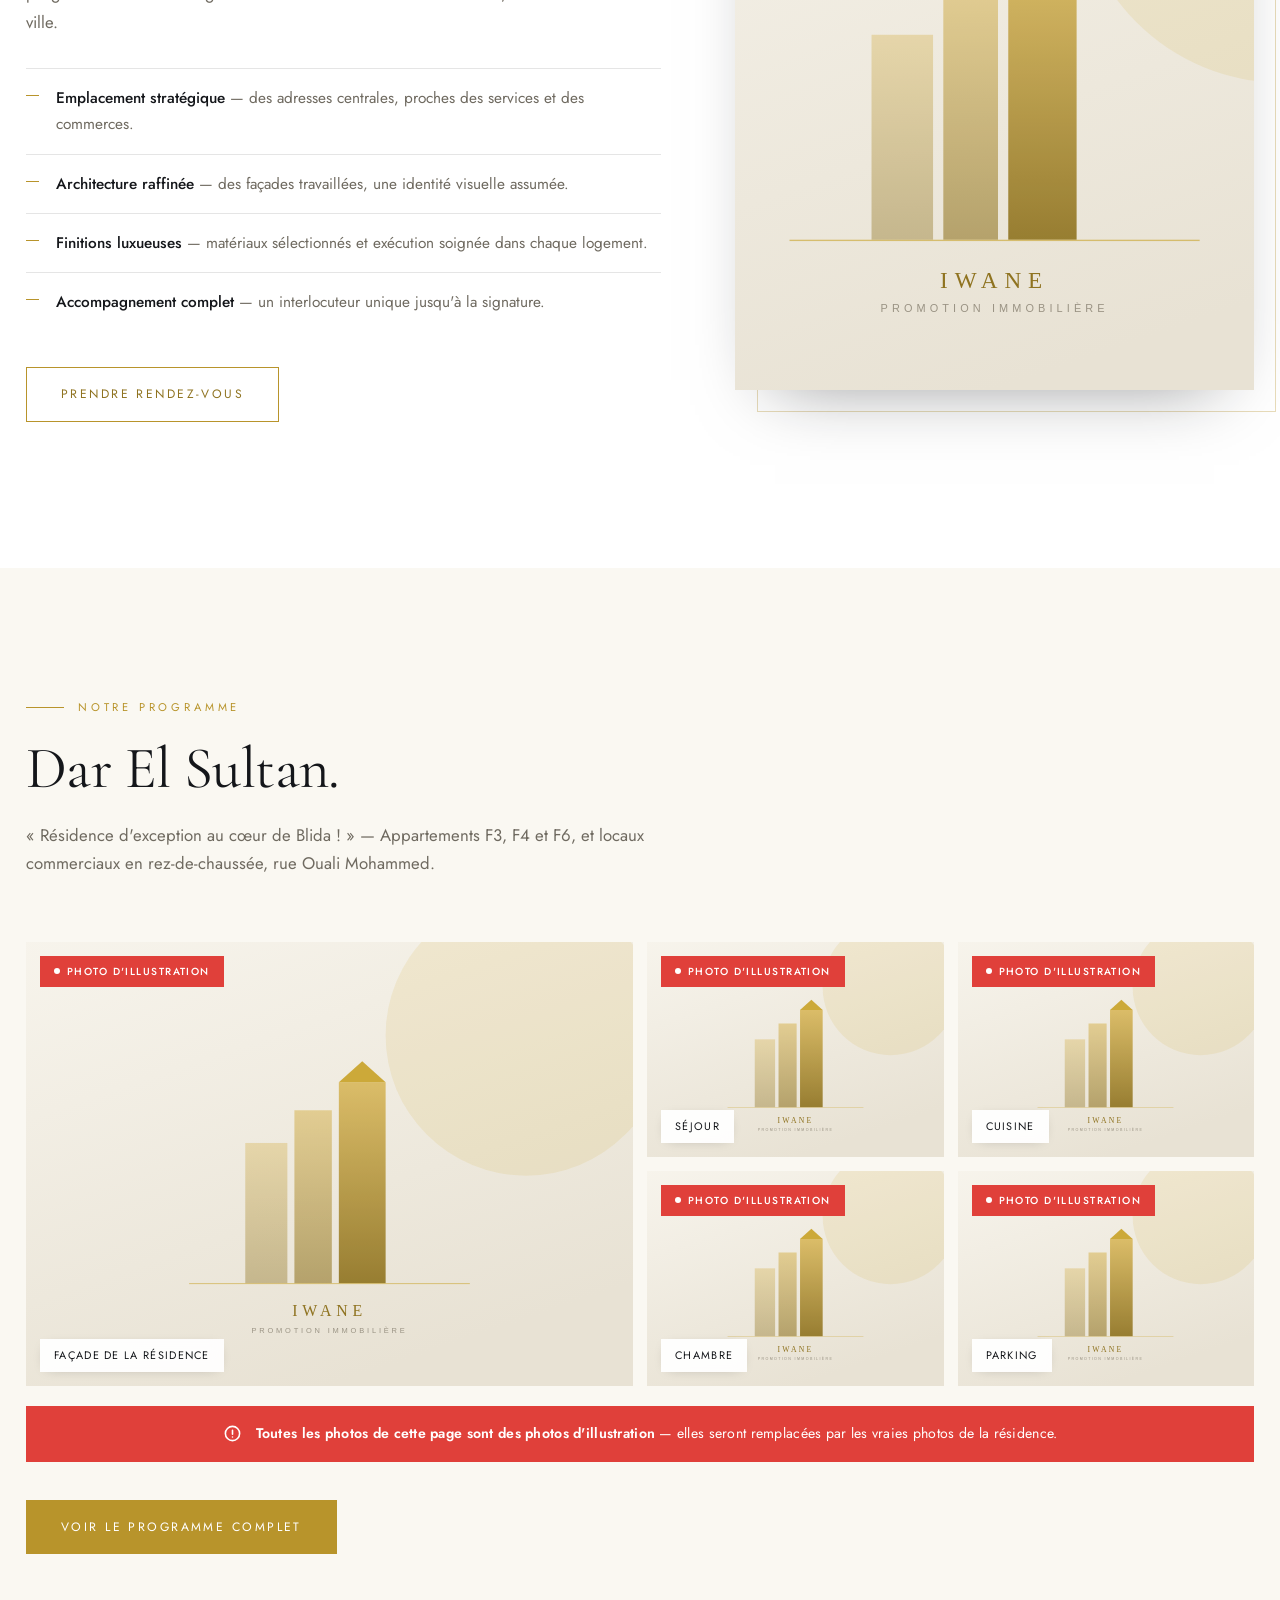
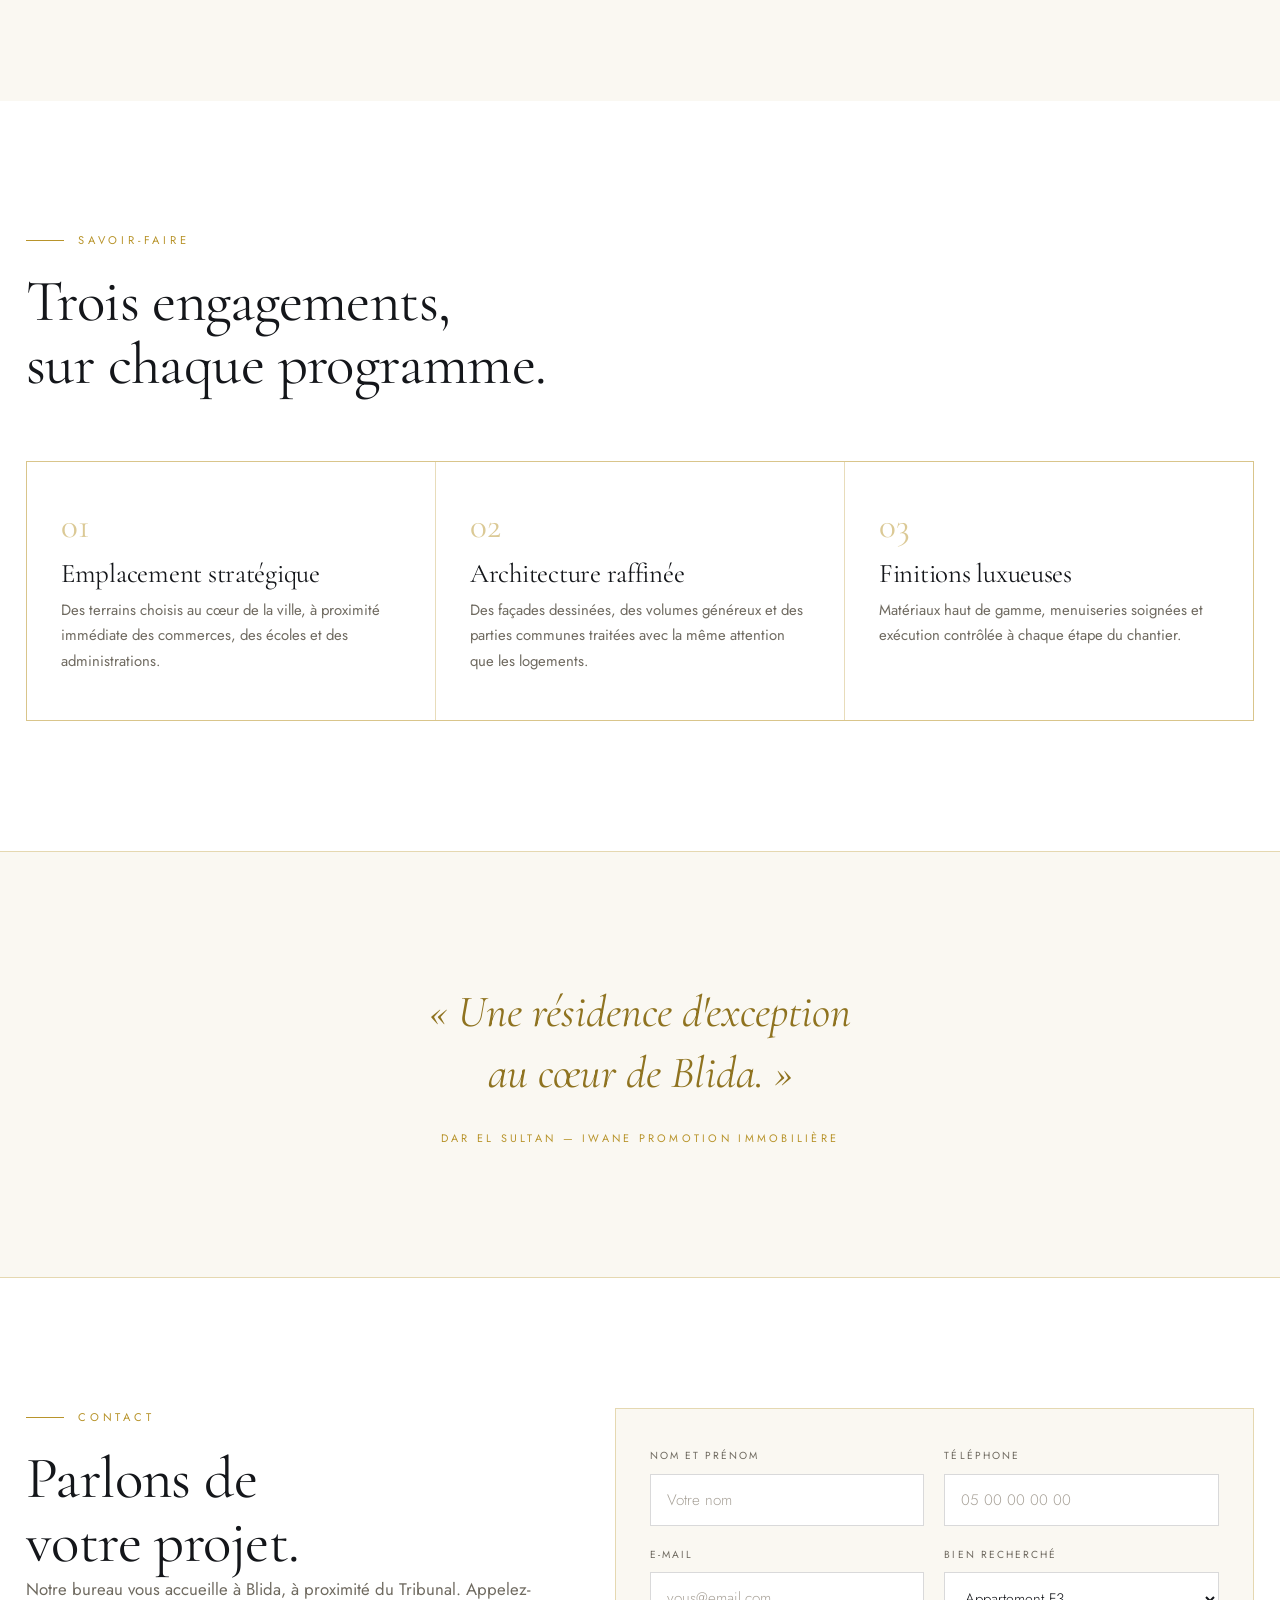
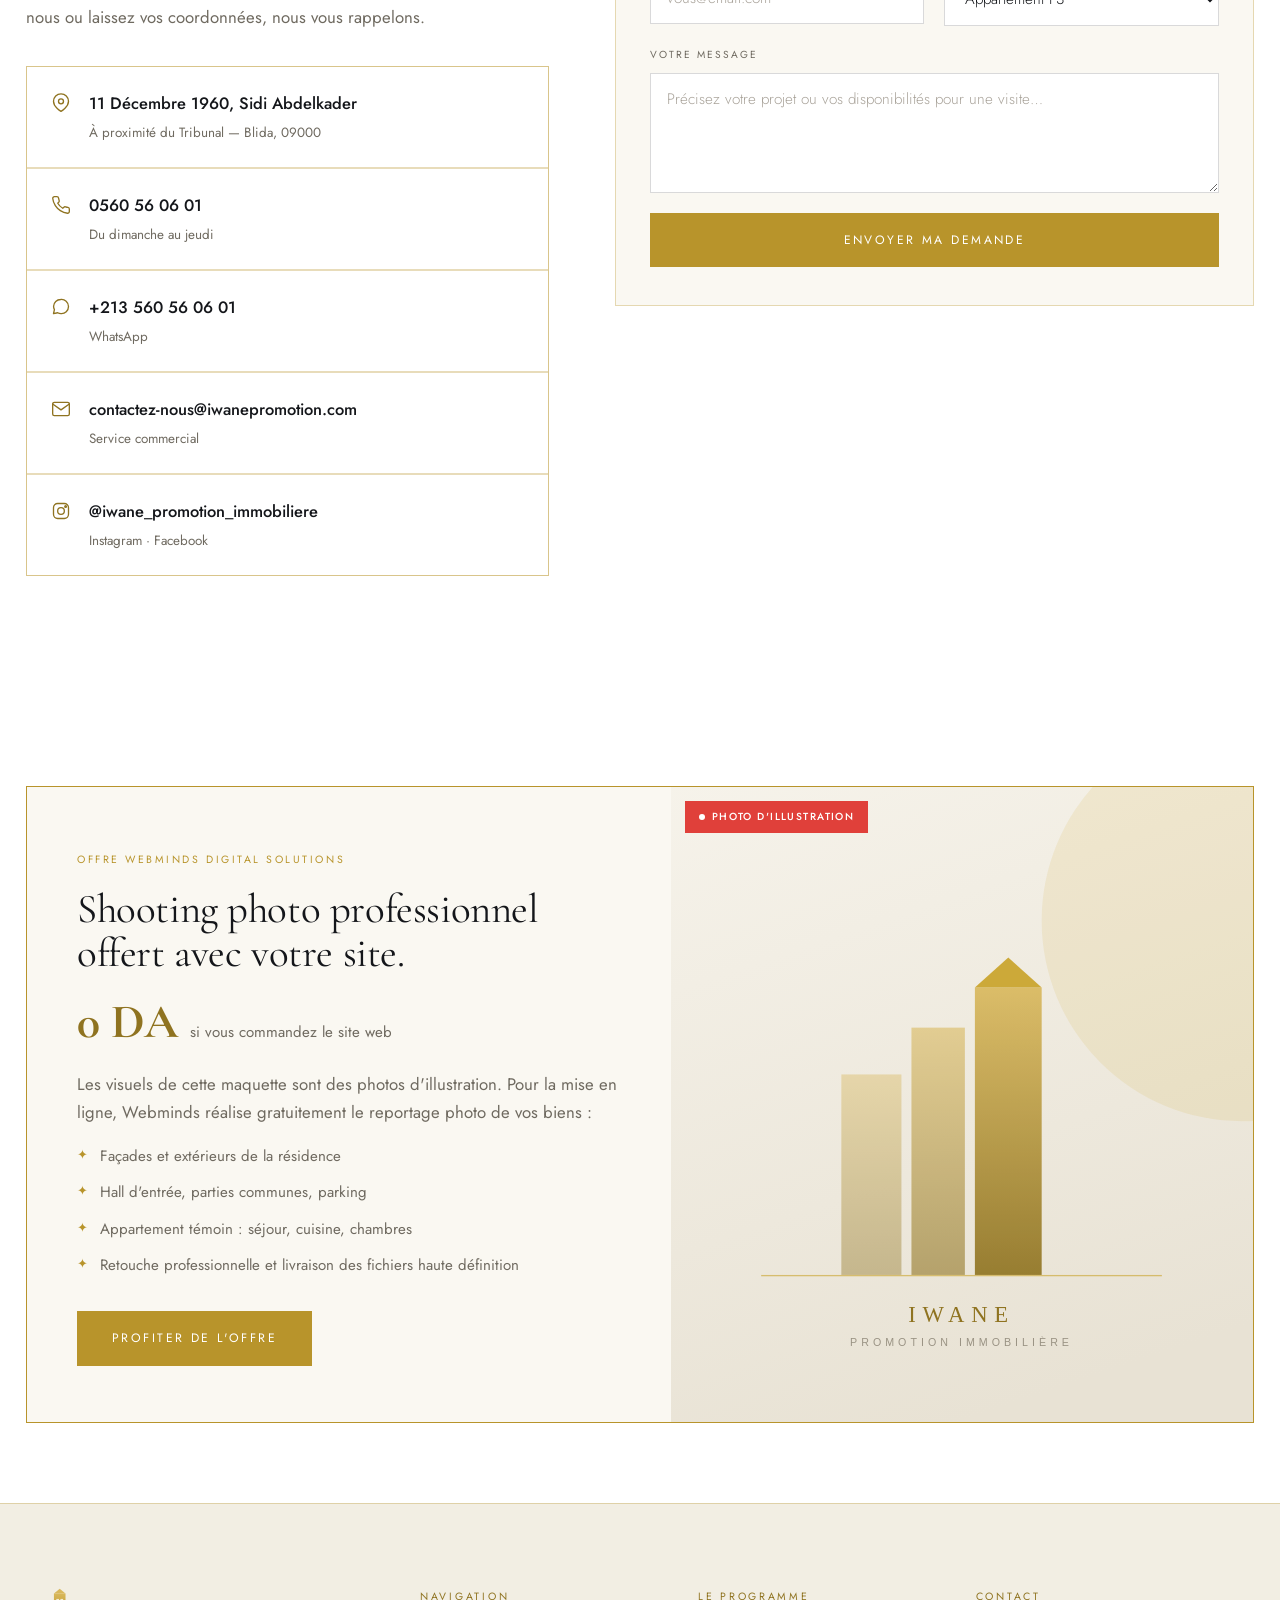
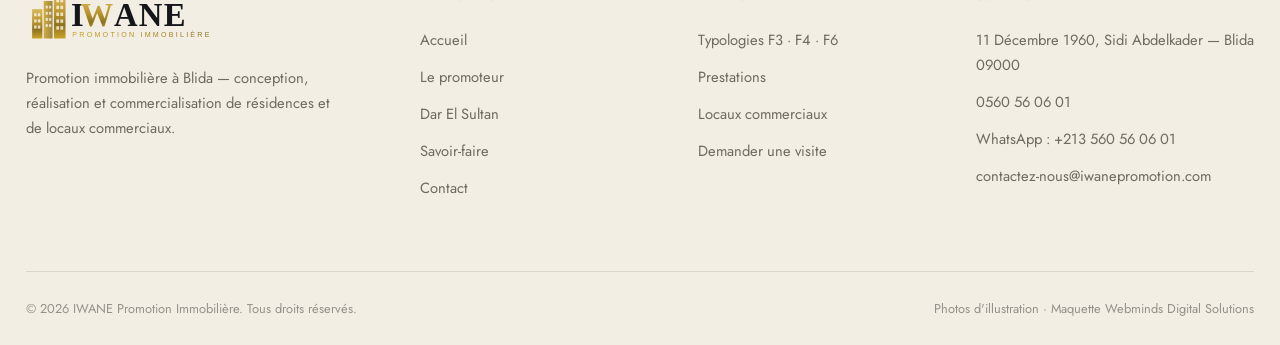
==== commit 0f1b5fa4: "Pop-up « 1 mois de réseaux sociaux offert » et bouton « Ça m'intéresse » (envoi WhatsApp)" ====
--- a/light/index.html
+++ b/light/index.html
@@ -271,6 +271,42 @@
 </footer>
 
 <script src="assets/js/main.js"></script>
-<a class="vswitch" href="../index.html">Voir la version sombre</a>
-</body>
+<a class="vswitch" href="../index.html">Voir la version sombre</a><script data-wml>(function(){if(window.__wmL)return;window.__wmL=1;
+var C={"p": "IWANE Promotion Immobilière", "mail": null, "wa": "213797372452", "v": [["/", "Version sombre", ""], ["/light/", "Version claire", ""]]};
+function ready(f){document.readyState==='loading'?document.addEventListener('DOMContentLoaded',f):f()}
+ready(function(){
+var css='.wmL-b{position:fixed;right:14px;bottom:calc(56px + env(safe-area-inset-bottom));z-index:2147483000;border:0;border-radius:999px;background:#1C2452;color:#fff;font:700 13px/1 system-ui,-apple-system,Segoe UI,Roboto,sans-serif;padding:11px 15px;box-shadow:0 6px 22px rgba(20,30,60,.35);cursor:pointer;display:flex;align-items:center;gap:7px}'
++'@media(max-width:520px){.wmL-b{bottom:calc(112px + env(safe-area-inset-bottom));font-size:12.5px;padding:10px 13px}}'
++'.wmL-m{position:fixed;inset:0;z-index:2147483001;background:rgba(10,14,25,.55);display:none;align-items:flex-end;justify-content:center;font-family:system-ui,-apple-system,Segoe UI,Roboto,sans-serif}.wmL-m.on{display:flex}@media(min-width:700px){.wmL-m{align-items:center;padding:20px}}'
++'.wmL-x{box-sizing:border-box;position:relative;background:#fff;color:#1C2452;width:100%;max-width:470px;max-height:92vh;overflow:auto;border-radius:22px 22px 0 0;padding:24px 22px calc(22px + env(safe-area-inset-bottom));text-align:left}@media(min-width:700px){.wmL-x{border-radius:22px}}'
++'.wmL-x *{box-sizing:border-box}.wmL-c{position:absolute;top:12px;right:12px;width:36px;height:36px;border:0;border-radius:50%;background:#F0F2F1;font-size:16px;cursor:pointer;color:#1C2452}'
++'.wmL-x h3{font:800 26px/1.1 system-ui,-apple-system,sans-serif;margin:4px 40px 10px 0;color:inherit}.wmL-x p{margin:0 0 14px;line-height:1.5;font-size:14.5px;opacity:.85}'
++'.wmL-o{background:linear-gradient(115deg,#1C2452,#2E4B9A);color:#fff}.wmL-o .wmL-c{background:rgba(255,255,255,.2);color:#fff}.wmL-big{font:900 54px/.95 system-ui,-apple-system,sans-serif;letter-spacing:-.02em;margin:6px 0 2px}.wmL-big small{display:block;font-size:19px;font-weight:700;letter-spacing:0;margin-top:6px}'
++'.wmL-tag{display:inline-block;background:#F5B841;color:#1C2452;font:800 11px system-ui,sans-serif;letter-spacing:.08em;border-radius:999px;padding:5px 10px}'
++'.wmL-btn{display:flex;align-items:center;justify-content:center;width:100%;border:0;border-radius:14px;padding:14px;font:800 15px system-ui,-apple-system,sans-serif;cursor:pointer;margin-top:8px}.wmL-w{background:#fff;color:#1C2452}.wmL-g{background:#1FAF55;color:#fff}.wmL-n{background:#1C2452;color:#fff}.wmL-l{background:transparent;color:inherit;font-weight:600;font-size:13.5px;padding:10px}'
++'.wmL-s{font:700 11.5px system-ui,sans-serif;text-transform:uppercase;letter-spacing:.06em;opacity:.6;margin:12px 0 8px}.wmL-ch{display:grid;gap:8px}.wmL-ch label{display:flex;align-items:center;gap:10px;border:1.5px solid #E2E6E3;border-radius:12px;padding:11px 12px;cursor:pointer;font-size:14px;font-weight:600}.wmL-ch label small{display:block;font-weight:500;opacity:.65;font-size:12px}.wmL-ch input{width:18px;height:18px;flex:none;accent-color:#1FAF55}'
++'.wmL-f{display:grid;gap:8px;margin:12px 0 6px}.wmL-f input{border:1.5px solid #E2E6E3;border-radius:12px;padding:12px;font:500 16px system-ui,sans-serif;color:#1C2452;background:#fff;-webkit-user-select:text!important;user-select:text!important;width:100%}'
++'.wmL-ok{text-align:center}.wmL-ok i{display:grid;place-items:center;width:64px;height:64px;margin:6px auto 12px;border-radius:50%;background:#E8F7EE;color:#1FAF55;font-style:normal;font-size:30px}';
+var st=document.createElement('style');st.textContent=css;document.head.appendChild(st);
+function ss(k,v){try{if(v===undefined)return sessionStorage.getItem(k);sessionStorage.setItem(k,v)}catch(e){}}
+var p=location.pathname,cur=0;C.v.forEach(function(v,i){if(v[0]!=='/'&&p.indexOf(v[0])===0)cur=i});
+var off=document.createElement('div');off.className='wmL-m';off.innerHTML='<div class="wmL-x wmL-o" role="dialog" aria-modal="true"><button class="wmL-c" type="button" aria-label="Fermer">✕</button><span class="wmL-tag">OFFERT</span><div class="wmL-big">1 mois<small>de gestion de vos réseaux sociaux</small></div><p style="margin-top:12px">Pour la création de votre site, Webminds gère gratuitement vos pages Facebook et Instagram pendant le premier mois : visuels, publications et réponses aux messages.</p><button class="wmL-btn wmL-w" type="button" data-i>Ça m’intéresse</button><button class="wmL-btn wmL-l" type="button" data-c>Continuer la visite</button></div>';
+var ch='';C.v.forEach(function(v,i){ch+='<label><input type="radio" name="wmLv" value="'+v[1]+'"'+(i===cur?' checked':'')+'><span>'+v[1]+(v[2]?'<small>'+v[2]+'</small>':'')+'</span></label>'});
+var it=document.createElement('div');it.className='wmL-m';it.innerHTML='<div class="wmL-x" role="dialog" aria-modal="true"><button class="wmL-c" type="button" aria-label="Fermer">✕</button><div data-s1><h3>Cette maquette vous plaît ?</h3><p>Choisissez la version qui vous intéresse : Webminds vous recontacte pour vous la présenter.</p>'+(C.v.length>1?'<div class="wmL-s">La version préférée</div><div class="wmL-ch">'+ch+'</div>':'')+'<div class="wmL-s">En plus</div><div class="wmL-ch"><label><input type="checkbox" value="Gestion des réseaux sociaux (1 mois offert)"><span>Réseaux sociaux<small>1 mois de gestion offert avec le site</small></span></label></div><div class="wmL-f"><input name="n" placeholder="Votre nom" autocomplete="name"><input name="t" type="tel" inputmode="tel" placeholder="Votre téléphone (facultatif)" autocomplete="tel"></div><button class="wmL-btn wmL-g" type="button" data-w>Envoyer sur WhatsApp</button>'+(C.mail?'<button class="wmL-btn wmL-l" type="button" data-e>Envoyer par e-mail</button>':'')+'</div><div class="wmL-ok" data-s2 hidden><i>✓</i><h3 style="margin:0 0 8px">Merci !</h3><p>Votre choix a bien été transmis à Webminds. Nous vous recontactons très vite.</p><button class="wmL-btn wmL-n" type="button" data-c>Continuer la visite</button></div></div>';
+document.body.appendChild(off);document.body.appendChild(it);
+var b=document.createElement('button');b.type='button';b.className='wmL-b';b.innerHTML='<b style="font-size:15px">♥</b>Ça m’intéresse';document.body.appendChild(b);
+function op(m){off.classList.remove('on');it.classList.remove('on');m.classList.add('on')}
+[off,it].forEach(function(m){m.addEventListener('click',function(e){if(e.target===m||e.target.closest('.wmL-c')||e.target.closest('[data-c]'))m.classList.remove('on')})});
+b.onclick=function(){op(it)};off.querySelector('[data-i]').onclick=function(){op(it)};
+function msg(){var v=(it.querySelector('input[name=wmLv]:checked')||{}).value||C.v[cur][1],x=[].map.call(it.querySelectorAll('input[type=checkbox]:checked'),function(c){return c.value}),n=it.querySelector('[name=n]').value.trim(),t=it.querySelector('[name=t]').value.trim();
+ return{v:v,x:x,n:n,t:t,txt:'Bonjour Webminds, la maquette '+C.p+' m’intéresse.\nVersion préférée : '+v+(x.length?'\nEn plus : '+x.join(', '):'')+(n?'\nNom : '+n:'')+(t?'\nTéléphone : '+t:'')+'\nLien : '+location.origin+C.v[cur][0]}}
+function mail(m){if(!C.mail)return;try{fetch('https://formsubmit.co/ajax/'+C.mail,{method:'POST',keepalive:true,headers:{'Content-Type':'application/json','Accept':'application/json'},body:JSON.stringify({_subject:'Maquette '+C.p+' : intéressé ('+m.v+')',Prospect:C.p,Version:m.v,Options:m.x.join(', ')||'-',Nom:m.n||'-',Telephone:m.t||'-',Lien:location.origin+C.v[cur][0],_template:'table',_captcha:'false'})}).catch(function(){})}catch(e){}}
+function done(){it.querySelector('[data-s1]').hidden=true;it.querySelector('[data-s2]').hidden=false;ss('wmL-sent','1')}
+it.querySelector('[data-w]').onclick=function(){var m=msg();mail(m);done();location.href='https://wa.me/'+C.wa+'?text='+encodeURIComponent(m.txt)};
+var e=it.querySelector('[data-e]');if(e)e.onclick=function(){mail(msg());done()};
+var sh=ss('wmL-off');addEventListener('scroll',function(){var r=(scrollY+innerHeight)/document.documentElement.scrollHeight;
+ if(!sh&&scrollY>500&&r>.3){sh=1;ss('wmL-off','1');op(off)}
+ if(!ss('wmL-it')&&!ss('wmL-sent')&&sh&&r>.92&&!off.classList.contains('on')){ss('wmL-it','1');op(it)}},{passive:true});
+});})();
+</script></body>
 </html>
